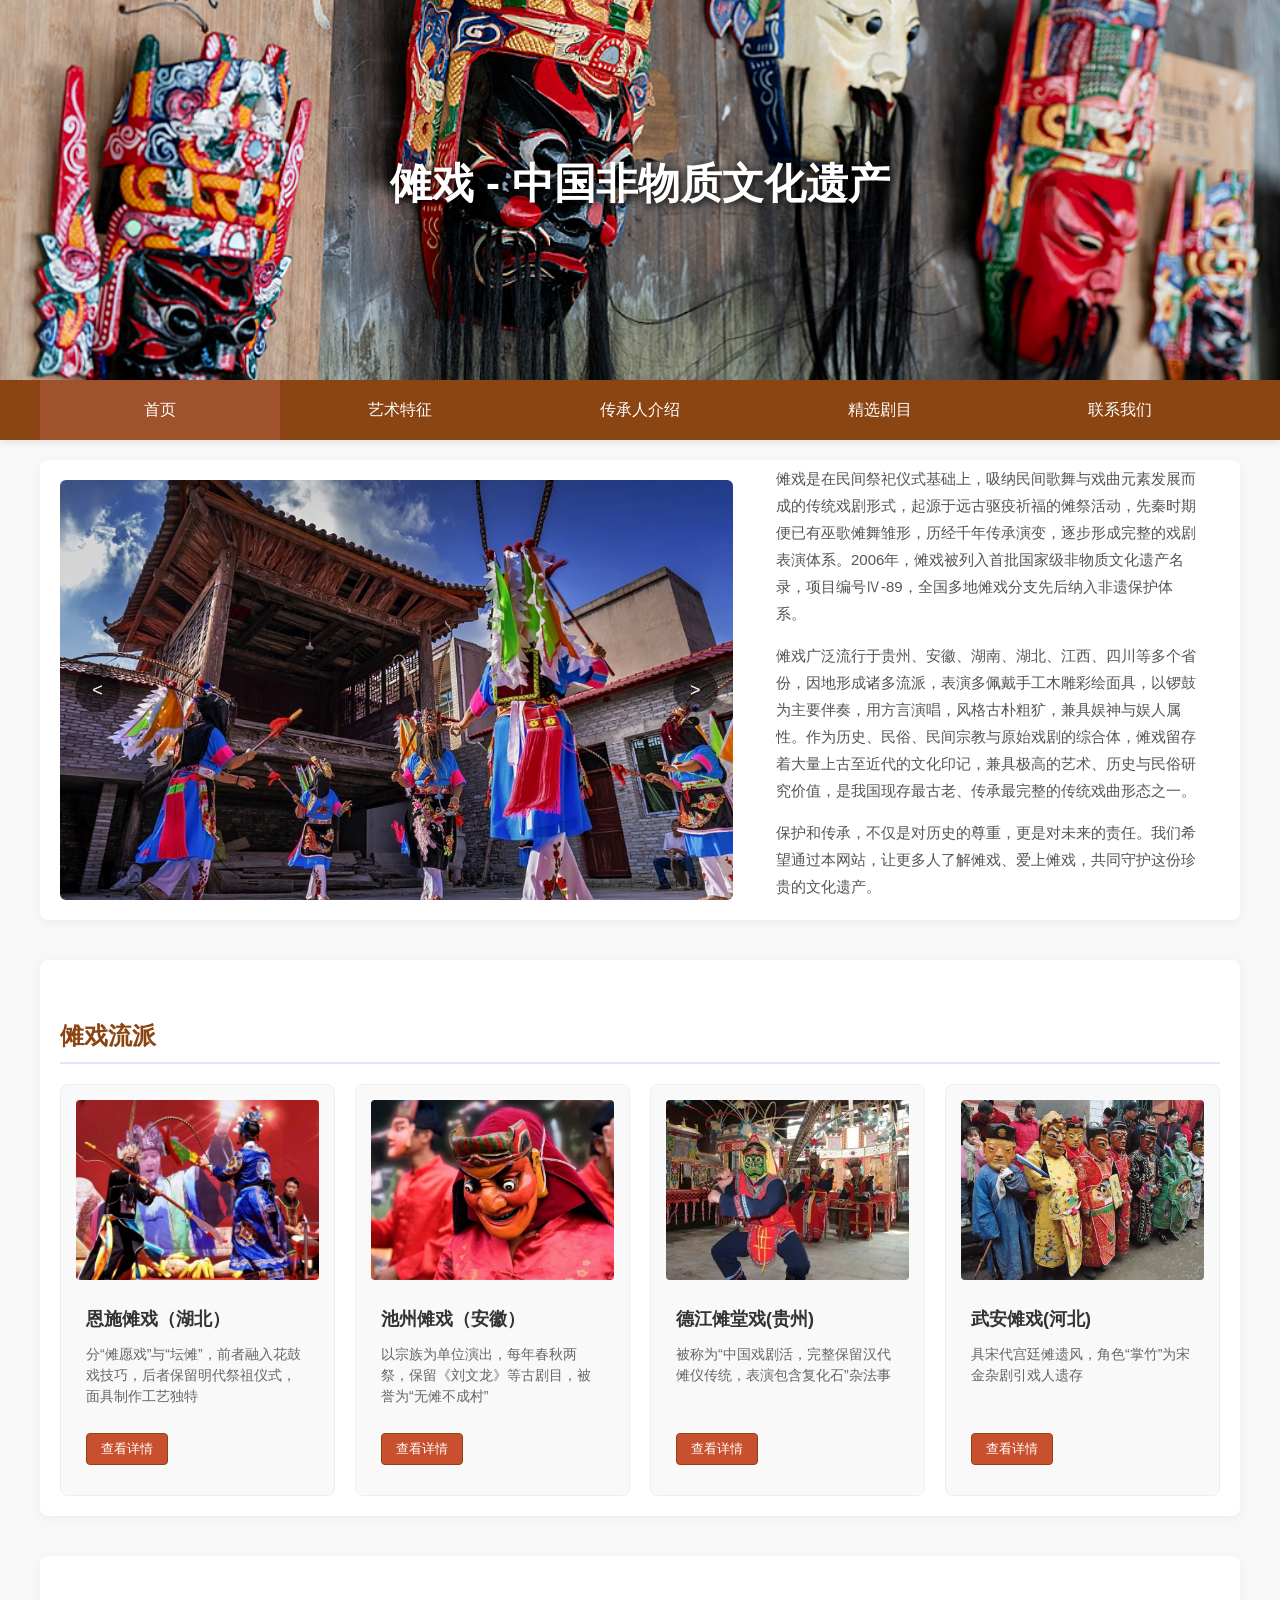
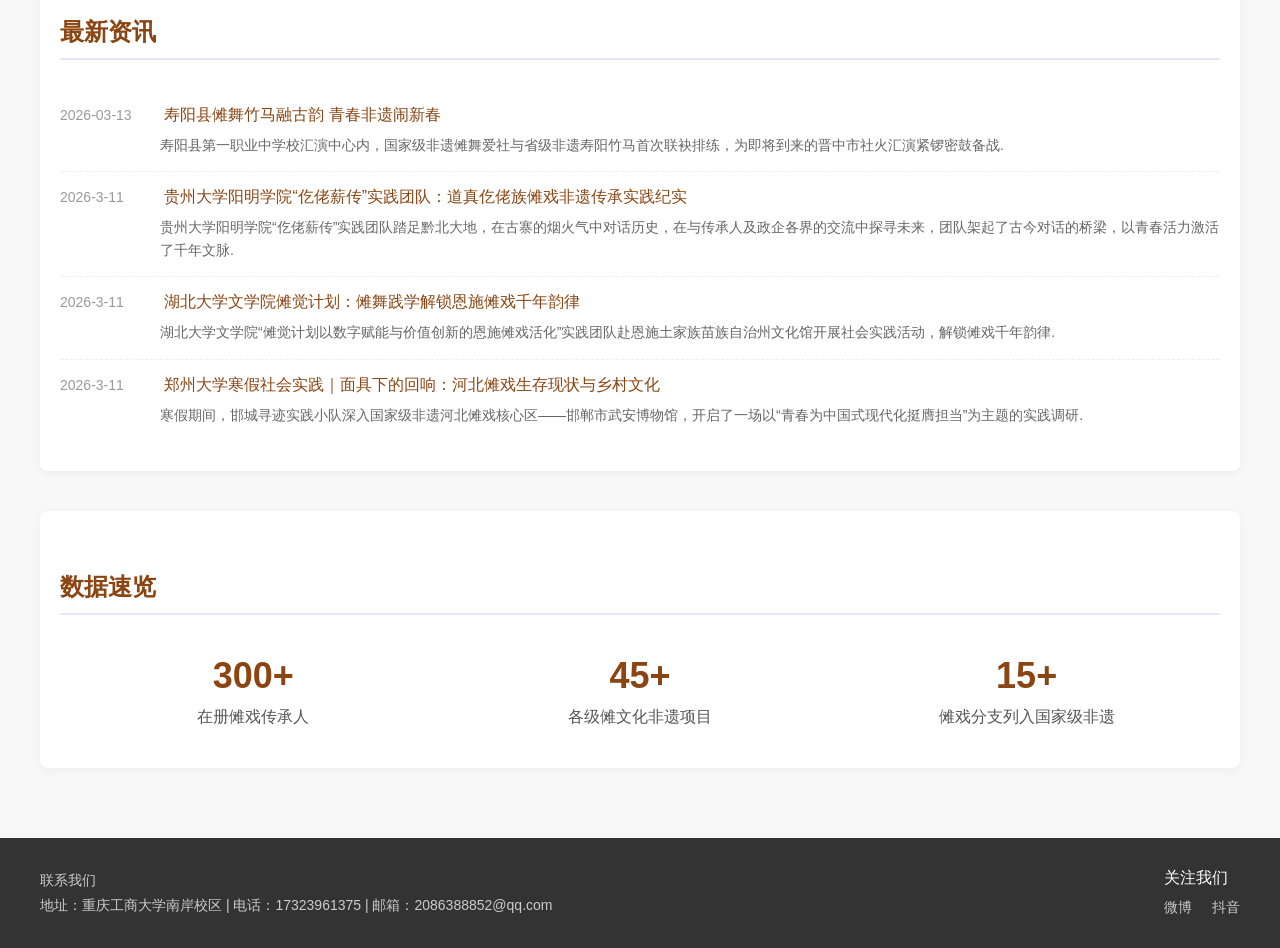
==== index.html @ 87ebaa73 "Add files via upload" ====
<!DOCTYPE html>
<html lang="zh-CN">

<head>
    <meta charset="UTF-8">
    <title>傩戏 - 首页</title>
    <link rel="stylesheet" href="css/index.css">
</head>

<body>
    <div class="banner">
        <h1>傩戏 - 中国非物质文化遗产</h1>
    </div>

    <div class="nav">
        <ul>
            <li><a href="index.html" class="active">首页</a></li>
            <li><a href="skill.html">艺术特征</a></li>
            <li><a href="inheritor.html">传承人介绍</a></li>
            <li><a href="works.html">精选剧目</a></li>
            <li><a href="contact.html">联系我们</a></li>
        </ul>
    </div>

    <div class="container">
        <div class="main-section">
            <div class="carousel">
                <div class="carousel-item active">
                    <img src="images/carousel1.jpg" alt="傩戏仪式">
                </div>
                <div class="carousel-item">
                    <img src="images/carousel2.jpg" alt="傩戏表演">
                </div>
                <div class="carousel-item">
                    <img src="images/carousel3.jpg" alt="傩戏人物">
                </div>
                <button class="carousel-btn prev">&lt;</button>
                <button class="carousel-btn next">&gt;</button>
            </div>
            <div class="intro">
                <h2>傩戏简介</h2>
                <p>傩戏是在民间祭祀仪式基础上，吸纳民间歌舞与戏曲元素发展而成的传统戏剧形式，起源于远古驱疫祈福的傩祭活动，先秦时期便已有巫歌傩舞雏形，历经千年传承演变，逐步形成完整的戏剧表演体系。2006年，傩戏被列入首批国家级非物质文化遗产名录，项目编号Ⅳ-89，全国多地傩戏分支先后纳入非遗保护体系。</p>
                <p>傩戏广泛流行于贵州、安徽、湖南、湖北、江西、四川等多个省份，因地形成诸多流派，表演多佩戴手工木雕彩绘面具，以锣鼓为主要伴奏，用方言演唱，风格古朴粗犷，兼具娱神与娱人属性。作为历史、民俗、民间宗教与原始戏剧的综合体，傩戏留存着大量上古至近代的文化印记，兼具极高的艺术、历史与民俗研究价值，是我国现存最古老、传承最完整的传统戏曲形态之一。</p>
                <p>保护和传承，不仅是对历史的尊重，更是对未来的责任。我们希望通过本网站，让更多人了解傩戏、爱上傩戏，共同守护这份珍贵的文化遗产。</p>
                <a href="skill.html" class="more-btn">了解更多</a>
            </div>
        </div>

        <div class="hot-skill-section">
            <h2 class="section-title">傩戏流派</h2>
            <div class="hot-skill-list">
                <div class="hot-skill-item">
                    <img src="images/skill1.png" alt="恩施傩戏">
                    <h3>恩施傩戏（湖北）</h3>
                    <p>分“傩愿戏”与“坛傩”，前者融入花鼓戏技巧，后者保留明代祭祖仪式，面具制作工艺独特</p>
                    <a href="skill.html#enshi">查看详情</a>
                </div>
                <div class="hot-skill-item">
                    <img src="images/skill2.png" alt="池州傩戏">
                    <h3>池州傩戏（安徽）</h3>
                    <p>以宗族为单位演出，每年春秋两祭，保留《刘文龙》等古剧目，被誉为“无傩不成村”</p>
                    <a href="skill.html#chizhou">查看详情</a>
                </div>
                <div class="hot-skill-item">
                    <img src="images/skill3.png" alt="德江傩堂戏">
                    <h3>德江傩堂戏(贵州)</h3>
                    <p>被称为“中国戏剧活，完整保留汉代傩仪传统，表演包含复化石”杂法事 </p>
                    <a href="skill.html#dejiang">查看详情</a>
                </div>
                <div class="hot-skill-item">
                    <img src="images/skill4.png" alt="武安傩戏">
                    <h3>武安傩戏(河北)</h3>
                    <p>具宋代宫廷傩遗风，角色“掌竹”为宋金杂剧引戏人遗存</p>
                    <a href="skill.html#wuan">查看详情</a>
                </div>
            </div>
        </div>

        <div class="news-section">
            <h2 class="section-title">最新资讯</h2>
            <div class="news-list">
                <div class="news-item">
                    <span class="news-date">2026-03-13</span>
                    <a href="https://www.zgnuoxi.com/kauixun/view_1752.html">寿阳县傩舞竹马融古韵 青春非遗闹新春</a>
                    <p>寿阳县第一职业中学校汇演中心内，国家级非遗傩舞爱社与省级非遗寿阳竹马首次联袂排练，为即将到来的晋中市社火汇演紧锣密鼓备战.</p>
                </div>
                <div class="news-item">
                    <span class="news-date">2026-3-11</span>
                    <a href="https://www.zgnuoxi.com/kauixun/view_1751.html">贵州大学阳明学院“仡佬薪传”实践团队：道真仡佬族傩戏非遗传承实践纪实</a>
                    <p>贵州大学阳明学院“仡佬薪传”实践团队踏足黔北大地，在古寨的烟火气中对话历史，在与传承人及政企各界的交流中探寻未来，团队架起了古今对话的桥梁，以青春活力激活了千年文脉.</p>
                </div>
                <div class="news-item">
                    <span class="news-date">2026-3-11</span>
                    <a href="https://www.zgnuoxi.com/kauixun/view_1750.html">湖北大学文学院傩觉计划：傩舞践学解锁恩施傩戏千年韵律</a>
                    <p>湖北大学文学院“傩觉计划以数字赋能与价值创新的恩施傩戏活化”实践团队赴恩施土家族苗族自治州文化馆开展社会实践活动，解锁傩戏千年韵律.</p>
                </div>
                <div class="news-item">
                    <span class="news-date">2026-3-11</span>
                    <a href="https://www.zgnuoxi.com/kauixun/view_1749.html">郑州大学寒假社会实践｜面具下的回响：河北傩戏生存现状与乡村文化</a>
                    <p>寒假期间，邯城寻迹实践小队深入国家级非遗河北傩戏核心区——邯郸市武安博物馆，开启了一场以“青春为中国式现代化挺膺担当”为主题的实践调研.</p>
                </div>
            </div>
        </div>

        <div class="data-section">
            <h2 class="section-title">数据速览</h2>
            <div class="data-list">
                <div class="data-item">
                    <span class="data-num">300+</span>
                    <span class="data-desc">在册傩戏传承人</span>
                </div>
                <div class="data-item">
                    <span class="data-num">45+</span>
                    <span class="data-desc">各级傩文化非遗项目</span>
                </div>
                <div class="data-item">
                    <span class="data-num">15+</span>
                    <span class="data-desc">傩戏分支列入国家级非遗</span>
                </div>
            </div>
        </div>
    </div>

    <div class="footer">
        <div class="footer-content">
            <div class="footer-left">
                <p>联系我们</p>
                <p>地址：重庆工商大学南岸校区 | 电话：17323961375 | 邮箱：2086388852@qq.com</p>
            </div>
            <div class="footer-right">
                <p>关注我们</p>
                <div class="social-icons">
                    <span>微博</span>
                    <span>抖音</span>
                </div>
            </div>
        </div>
    </div>

    <script>
        const items = document.querySelectorAll('.carousel-item');
        const prevBtn = document.querySelector('.prev');
        const nextBtn = document.querySelector('.next');
        let currentIndex = 0;

        function showItem(index) {
            items.forEach(item => item.classList.remove('active'));
            items[index].classList.add('active');
        }

        prevBtn.addEventListener('click', () => {
            currentIndex = (currentIndex - 1 + items.length) % items.length;
            showItem(currentIndex);
        });

        nextBtn.addEventListener('click', () => {
            currentIndex = (currentIndex + 1) % items.length;
            showItem(currentIndex);
        });

        setInterval(() => {
            currentIndex = (currentIndex + 1) % items.length;
            showItem(currentIndex);
        }, 3000);
    </script>
</body>

</html>
---- css/index.css ----
* {
    margin: 0;
    padding: 0;
    box-sizing: border-box; 
}
/* 全局样式 */
body {
    font-family: "Microsoft Yahei", sans-serif;
    color: #333;
    background-color: #f8f8f8;
}
a {
    text-decoration: none;
    color: #8B4513;
}
a:hover {
    color: #A0522D;
}
.section-title {
    font-size: 24px;
    color: #8B4513;
    margin: 40px 0 20px;
    padding-bottom: 10px;
    border-bottom: 2px solid #E6E6FA;
}

/* banner样式 */
.banner {
    width: 100%;
    height: 380px; 
    background: url(../images/banner-index.jpg) no-repeat center;
    background-size: cover;
    position: relative; 
}
.banner h1 {
    color: white;
    position: absolute;
    top: 50%;
    left: 50%;
    transform: translate(-50%, -60%);
    font-size: 42px;
    text-shadow: 2px 2px 8px #000;
}
/* 导航栏 */
.nav {
    width: 100%;
    height: 60px;
    background-color: #8B4513; 
    box-shadow: 0 2px 8px rgba(0,0,0,0.1);
}
.nav ul {
    list-style: none; 
    width: 1200px;
    margin: 0 auto;
}
.nav li {
    float: left; 
    width: 20%;
    line-height: 60px;
    text-align: center;
}
.nav a {
    color: white;
    text-decoration: none;
    display: block;
    font-size: 16px;
    transition: background-color 0.3s;
}
.nav a.active, .nav a:hover { 
    background-color: #A0522D;
}

.container {
    width: 1200px;
    margin: 0 auto;
    padding: 20px 0;
}

.main-section {
    overflow: hidden;
    margin-bottom: 40px;
    background-color: white;
    padding: 20px;
    border-radius: 8px;
    box-shadow: 0 2px 10px rgba(0,0,0,0.05);
}
.carousel {
    width: 58%;
    float: left;
    height: 420px;
    position: relative;
    overflow: hidden;
    border-radius: 6px;
}
.carousel-item {
    width: 100%;
    height: 100%;
    position: absolute;
    top: 0;
    left: 0;
    opacity: 0;
    transition: opacity 0.5s ease;
}
.carousel-item.active {
    opacity: 1;
}
.carousel-item img {
    width: 100%;
    height: 100%;
    object-fit: cover;
}
.carousel-btn {
    position: absolute;
    top: 50%;
    width: 45px;
    height: 45px;
    background: rgba(0,0,0,0.5);
    color: white;
    border: none;
    border-radius: 50%;
    cursor: pointer;
    transform: translateY(-50%);
    font-size: 18px;
    transition: background-color 0.3s;
}
.carousel-btn:hover {
    background: rgba(139, 69, 19, 0.8);
}
.prev {
    left: 15px;
}
.next {
    right: 15px;
}
.intro {
    width: 40%;
    float: right;
    padding: 20px;
    height: 420px;
    display: flex;
    flex-direction: column;
    justify-content: center;
}
.intro h2 {
    color: #8B4513;
    margin-bottom: 20px;
    font-size: 22px;
}
.intro p {
    line-height: 1.8;
    color: #555;
    margin-bottom: 15px;
    font-size: 15px;
}
.more-btn {
    display: inline-block;
    margin-top: 10px;
    padding: 10px 20px;
    background-color: #8B4513;
    color: white;
    border-radius: 4px;
    transition: background-color 0.3s;
}
.more-btn:hover {
    background-color: #A0522D;
    color: white;
}

.hot-skill-section {
    background-color: white;
    padding: 20px;
    border-radius: 8px;
    box-shadow: 0 2px 10px rgba(0,0,0,0.05);
    margin-bottom: 40px;
}
.hot-skill-list {
    overflow: hidden;
    display: flex;
    justify-content: space-between;
}
.hot-skill-item {
    width: 23.5%;
    background-color: #f9f9f9;
    border-radius: 6px;
    overflow: hidden;
    transition: transform 0.3s, box-shadow 0.3s;
}
.hot-skill-item:hover {
    transform: translateY(-5px);
    box-shadow: 0 8px 16px rgba(0,0,0,0.1);
}
.hot-skill-item img {
    width: 100%;
    height: 180px;
    object-fit: cover;
}
.hot-skill-item h3 {
    padding: 15px 10px 5px;
    font-size: 18px;
    color: #8B4513;
}
.hot-skill-item p {
    padding: 0 10px 10px;
    font-size: 14px;
    color: #666;
    line-height: 1.6;
}
.hot-skill-item a {
    display: inline-block;
    margin: 0 10px 15px;
    font-size: 14px;
    padding: 5px 10px;
    border: 1px solid #8B4513;
    border-radius: 4px;
}
.hot-skill-item a:hover {
    background-color: #8B4513;
    color: white;
}

.news-section {
    background-color: white;
    padding: 20px;
    border-radius: 8px;
    box-shadow: 0 2px 10px rgba(0,0,0,0.05);
    margin-bottom: 40px;
}
.news-list {
    padding: 10px 0;
}
.news-item {
    padding: 15px 0;
    border-bottom: 1px dashed #eee;
}
.news-item:last-child {
    border-bottom: none;
}
.news-date {
    display: inline-block;
    width: 100px;
    color: #999;
    font-size: 14px;
}
.news-item a {
    font-size: 16px;
    font-weight: 500;
}
.news-item p {
    margin-top: 8px;
    color: #666;
    font-size: 14px;
    line-height: 1.6;
    padding-left: 100px;
}

.data-section {
    background-color: white;
    padding: 20px;
    border-radius: 8px;
    box-shadow: 0 2px 10px rgba(0,0,0,0.05);
}
.data-list {
    display: flex;
    justify-content: space-around;
    text-align: center;
    padding: 20px 0;
}
.data-item {
    width: 22%;
}
.data-num {
    display: block;
    font-size: 36px;
    color: #8B4513;
    font-weight: bold;
    margin-bottom: 10px;
}
.data-desc {
    font-size: 16px;
    color: #555;
}

.footer {
    width: 100%;
    background-color: #333;
    color: white;
    margin-top: 50px;
}
.footer-content {
    width: 1200px;
    margin: 0 auto;
    padding: 30px 0;
    display: flex;
    justify-content: space-between;
}
.footer-left p {
    line-height: 1.8;
    font-size: 14px;
    color: #ccc;
}
.footer-right p {
    font-size: 16px;
    margin-bottom: 10px;
}
.social-icons {
    display: flex;
    gap: 20px;
    font-size: 14px;
    color: #ccc;
}
/* 傩戏流派卡片布局 - 让按钮底部对齐 */
.hot-skill-item {
  display: flex;
  flex-direction: column;
  height: 100%;
  padding: 15px;
  border: 1px solid #eee;
  border-radius: 8px;
  /* 针对没对齐的卡片，给段落加最小高度 */
.hot-skill-item p {
  min-height: 60px; /* 你可以根据实际文字量调整这个数值 */
}
}

.hot-skill-item img {
  width: 100%;
  height: 180px;
  object-fit: cover;
  border-radius: 4px;
  margin-bottom: 12px;
  /* 针对没对齐的卡片，给段落加最小高度 */
.hot-skill-item p {
  min-height: 60px; /* 你可以根据实际文字量调整这个数值 */
}
}

.hot-skill-item h3 {
  margin: 0 0 8px 0;
  font-size: 18px;
  color: #333;
  /* 针对没对齐的卡片，给段落加最小高度 */
.hot-skill-item p {
  min-height: 60px; /* 你可以根据实际文字量调整这个数值 */
}
}

.hot-skill-item p {
  flex-grow: 1;
  margin: 0 0 16px 0;
  font-size: 14px;
  line-height: 1.5;
  color: #666;
  /* 针对没对齐的卡片，给段落加最小高度 */
.hot-skill-item p {
  min-height: 60px; /* 你可以根据实际文字量调整这个数值 */
}
}

.hot-skill-item a {
  align-self: start;
  display: inline-block;
  padding: 6px 14px;
  background-color: #c8502e; /* 傩戏主题红 */
  color: #fff;
  text-decoration: none;
  border-radius: 4px;
  font-size: 13px;
  transition: background-color 0.2s;
  /* 针对没对齐的卡片，给段落加最小高度 */
.hot-skill-item p {
  min-height: 60px; /* 你可以根据实际文字量调整这个数值 */
}
}

.hot-skill-item a:hover {
  background-color: #a63c1f; /*  hover 加深颜色 */
  /* 针对没对齐的卡片，给段落加最小高度 */
.hot-skill-item p {
  min-height: 60px; /* 你可以根据实际文字量调整这个数值 */
}
}
/* 让所有流派卡片高度一致 */
.hot-skill-list {
  display: flex;
  flex-wrap: wrap;
  gap: 20px; /* 卡片之间的间距，和你之前保持一致 */
}

.hot-skill-item {
  flex: 1 1 calc(25% - 15px); /* 一行4个卡片，适配间距 */
  display: flex;
  flex-direction: column;
  height: auto; /* 让 flex 自动分配高度 */
}

.hot-skill-item p {
  flex-grow: 1; /* 关键：让段落撑开高度，把按钮推到底部 */
  min-height: 60px; /* 给段落一个最小高度，避免文字太少时按钮上移 */
}
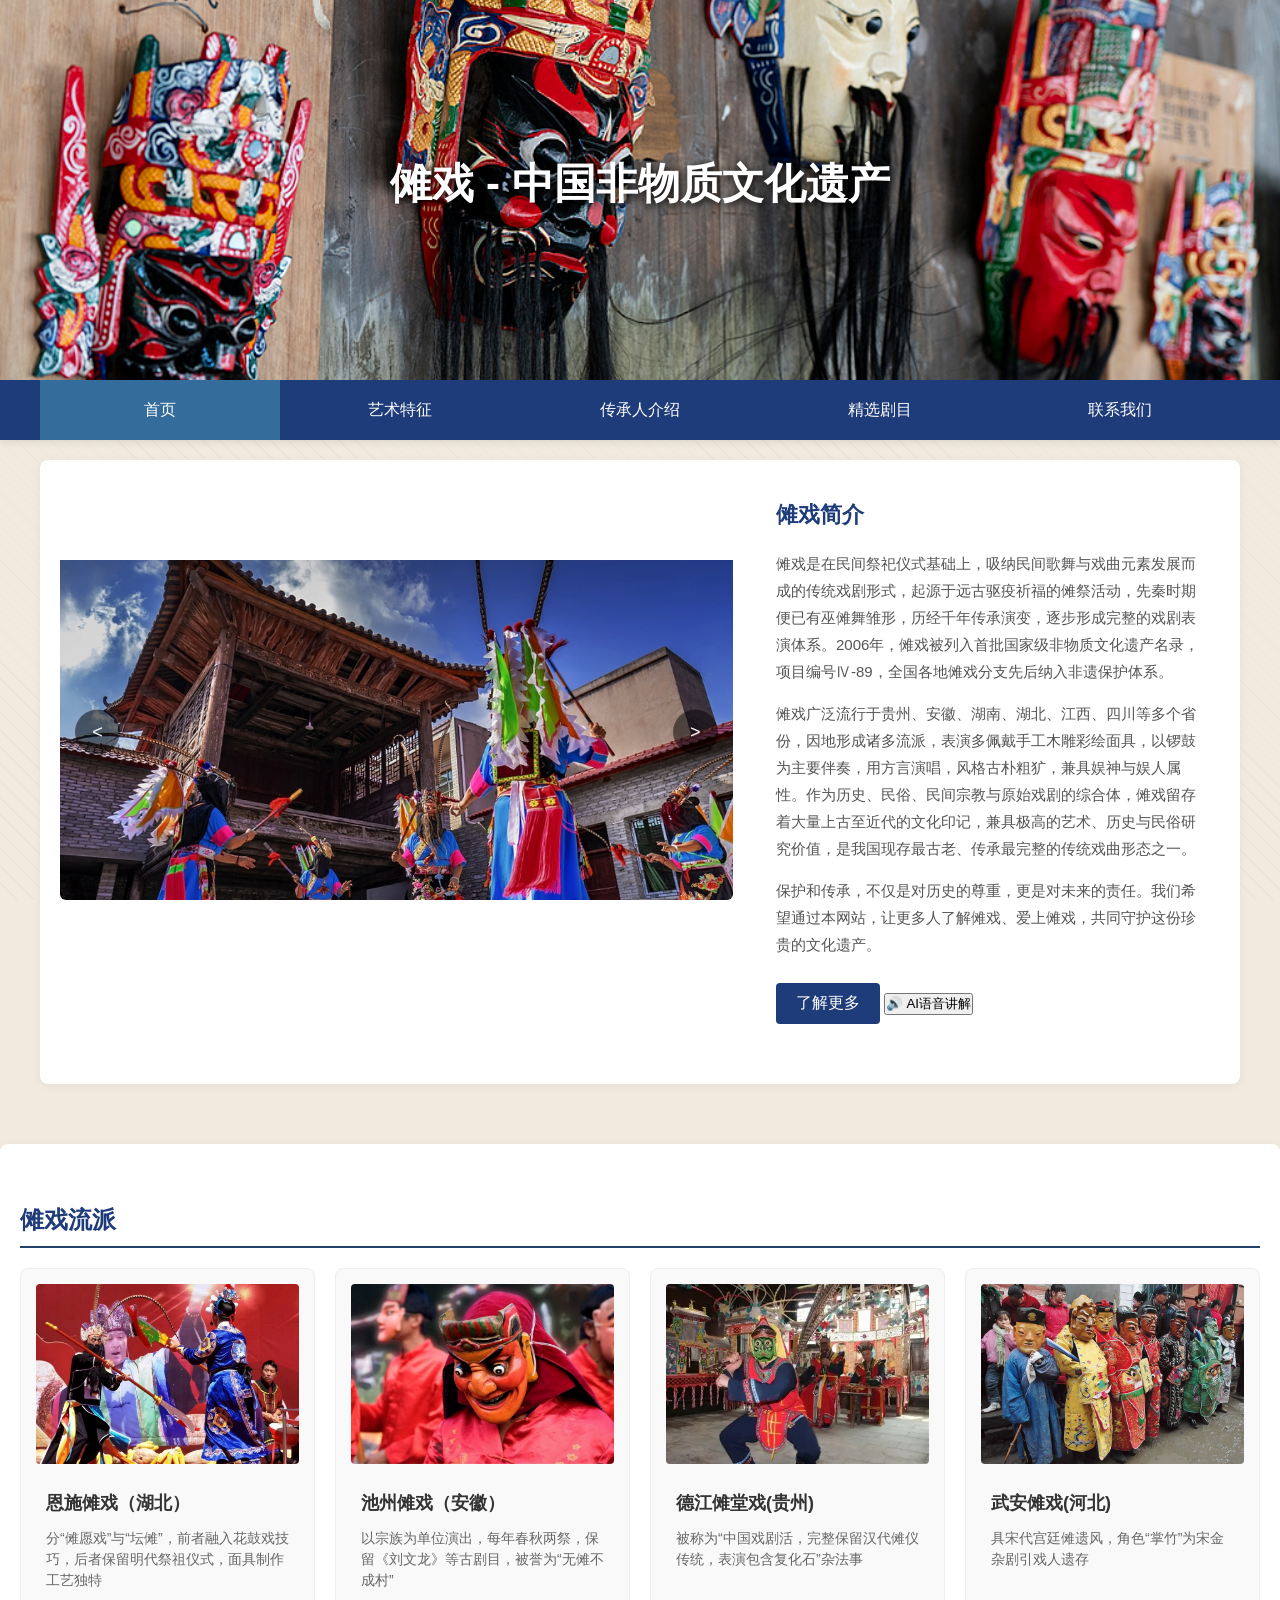
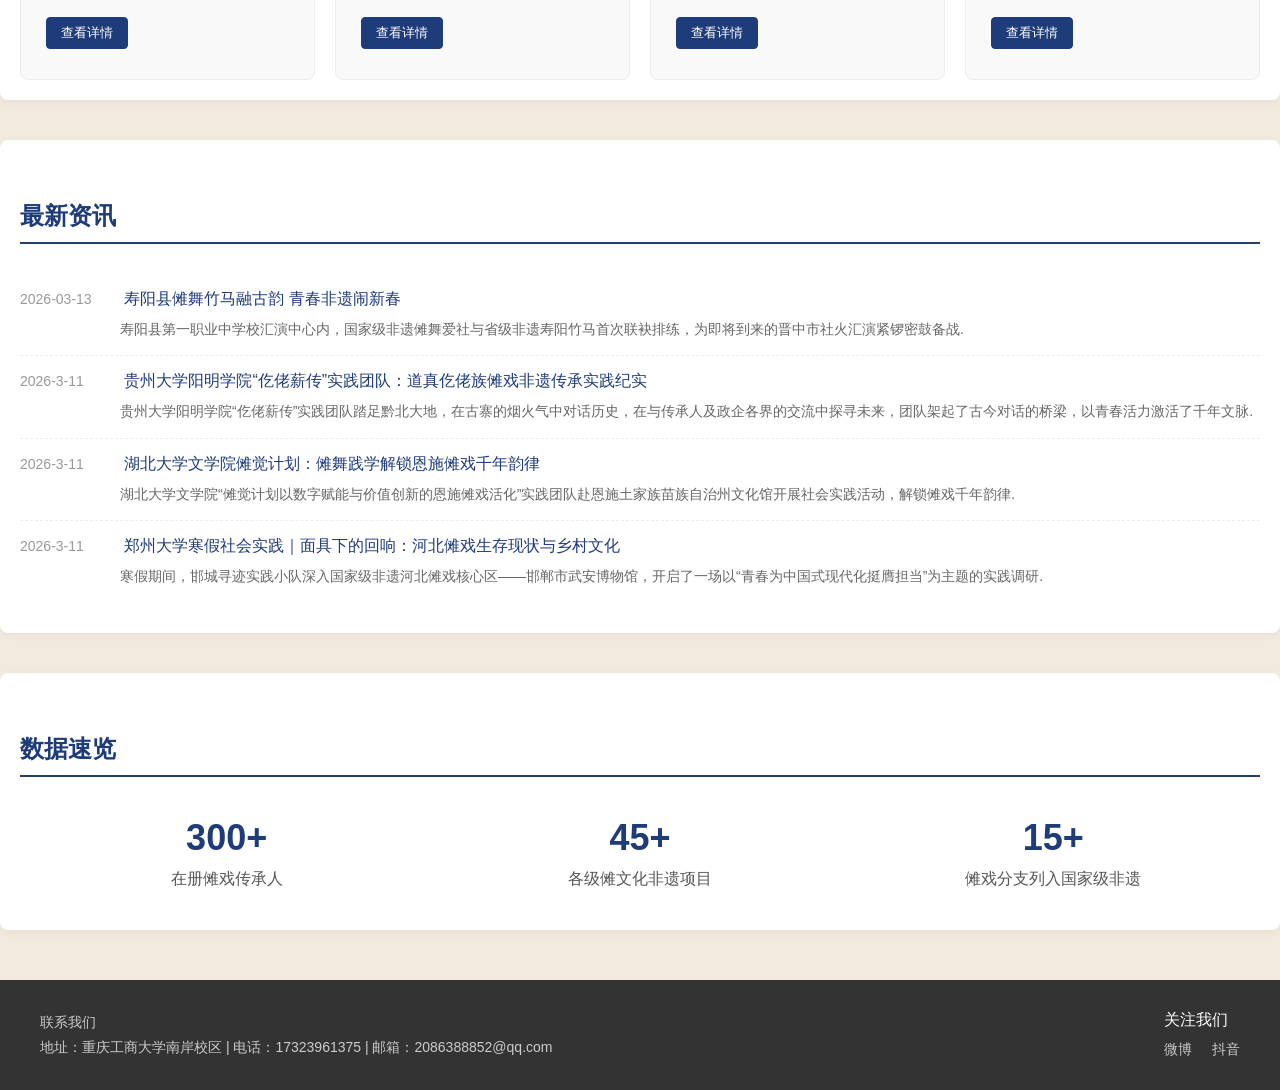
==== commit 52d77150: "Add files via upload" ====
--- a/index.html
+++ b/index.html
@@ -8,6 +8,7 @@
 </head>
 
 <body>
+    <button id="goTop">↑</button>
     <div class="banner">
         <h1>傩戏 - 中国非物质文化遗产</h1>
     </div>
@@ -15,7 +16,7 @@
     <div class="nav">
         <ul>
             <li><a href="index.html" class="active">首页</a></li>
-            <li><a href="skill.html">艺术特征</a></li>
+            <li><a href="art.html">艺术特征</a></li>
             <li><a href="inheritor.html">传承人介绍</a></li>
             <li><a href="works.html">精选剧目</a></li>
             <li><a href="contact.html">联系我们</a></li>
@@ -36,42 +37,50 @@
                 </div>
                 <button class="carousel-btn prev">&lt;</button>
                 <button class="carousel-btn next">&gt;</button>
+                
             </div>
             <div class="intro">
-                <h2>傩戏简介</h2>
-                <p>傩戏是在民间祭祀仪式基础上，吸纳民间歌舞与戏曲元素发展而成的传统戏剧形式，起源于远古驱疫祈福的傩祭活动，先秦时期便已有巫歌傩舞雏形，历经千年传承演变，逐步形成完整的戏剧表演体系。2006年，傩戏被列入首批国家级非物质文化遗产名录，项目编号Ⅳ-89，全国多地傩戏分支先后纳入非遗保护体系。</p>
-                <p>傩戏广泛流行于贵州、安徽、湖南、湖北、江西、四川等多个省份，因地形成诸多流派，表演多佩戴手工木雕彩绘面具，以锣鼓为主要伴奏，用方言演唱，风格古朴粗犷，兼具娱神与娱人属性。作为历史、民俗、民间宗教与原始戏剧的综合体，傩戏留存着大量上古至近代的文化印记，兼具极高的艺术、历史与民俗研究价值，是我国现存最古老、传承最完整的传统戏曲形态之一。</p>
-                <p>保护和传承，不仅是对历史的尊重，更是对未来的责任。我们希望通过本网站，让更多人了解傩戏、爱上傩戏，共同守护这份珍贵的文化遗产。</p>
-                <a href="skill.html" class="more-btn">了解更多</a>
-            </div>
-        </div>
-
-        <div class="hot-skill-section">
+  <h2>傩戏简介</h2>
+  <div id="readText" class="intro-text">
+    <p>傩戏是在民间祭祀仪式基础上，吸纳民间歌舞与戏曲元素发展而成的传统戏剧形式，起源于远古驱疫祈福的傩祭活动，先秦时期便已有巫傩舞雏形，历经千年传承演变，逐步形成完整的戏剧表演体系。2006年，傩戏被列入首批国家级非物质文化遗产名录，项目编号Ⅳ-89，全国各地傩戏分支先后纳入非遗保护体系。</p>
+    <p>傩戏广泛流行于贵州、安徽、湖南、湖北、江西、四川等多个省份，因地形成诸多流派，表演多佩戴手工木雕彩绘面具，以锣鼓为主要伴奏，用方言演唱，风格古朴粗犷，兼具娱神与娱人属性。作为历史、民俗、民间宗教与原始戏剧的综合体，傩戏留存着大量上古至近代的文化印记，兼具极高的艺术、历史与民俗研究价值，是我国现存最古老、传承最完整的传统戏曲形态之一。</p>
+    <p>保护和传承，不仅是对历史的尊重，更是对未来的责任。我们希望通过本网站，让更多人了解傩戏、爱上傩戏，共同守护这份珍贵的文化遗产。</p>
+  </div>
+  <div class="intro-buttons">
+    <a href="art.html" class="more-btn">了解更多</a>
+<button onclick="toggleSpeech()" class="voice-btn" id="voiceBtn">🔊 AI语音讲解</button>
+  </div>
+</div>
+
+            </div>
+        </div>
+
+        <div class="hot-art-section">
             <h2 class="section-title">傩戏流派</h2>
-            <div class="hot-skill-list">
-                <div class="hot-skill-item">
-                    <img src="images/skill1.png" alt="恩施傩戏">
+            <div class="hot-art-list">
+                <div class="hot-art-item">
+                    <img src="images/art1.png" alt="恩施傩戏">
                     <h3>恩施傩戏（湖北）</h3>
                     <p>分“傩愿戏”与“坛傩”，前者融入花鼓戏技巧，后者保留明代祭祖仪式，面具制作工艺独特</p>
-                    <a href="skill.html#enshi">查看详情</a>
-                </div>
-                <div class="hot-skill-item">
-                    <img src="images/skill2.png" alt="池州傩戏">
+                    <a href="art.html">查看详情</a>
+                </div>
+                <div class="hot-art-item">
+                    <img src="images/art2.png" alt="池州傩戏">
                     <h3>池州傩戏（安徽）</h3>
                     <p>以宗族为单位演出，每年春秋两祭，保留《刘文龙》等古剧目，被誉为“无傩不成村”</p>
-                    <a href="skill.html#chizhou">查看详情</a>
-                </div>
-                <div class="hot-skill-item">
-                    <img src="images/skill3.png" alt="德江傩堂戏">
+                    <a href="art.html">查看详情</a>
+                </div>
+                <div class="hot-art-item">
+                    <img src="images/art3.png" alt="德江傩堂戏">
                     <h3>德江傩堂戏(贵州)</h3>
                     <p>被称为“中国戏剧活，完整保留汉代傩仪传统，表演包含复化石”杂法事 </p>
-                    <a href="skill.html#dejiang">查看详情</a>
-                </div>
-                <div class="hot-skill-item">
-                    <img src="images/skill4.png" alt="武安傩戏">
+                    <a href="art.html">查看详情</a>
+                </div>
+                <div class="hot-art-item">
+                    <img src="images/art4.png" alt="武安傩戏">
                     <h3>武安傩戏(河北)</h3>
                     <p>具宋代宫廷傩遗风，角色“掌竹”为宋金杂剧引戏人遗存</p>
-                    <a href="skill.html#wuan">查看详情</a>
+                    <a href="art.html">查看详情</a>
                 </div>
             </div>
         </div>
@@ -132,6 +141,60 @@
                 <div class="social-icons">
                     <span>微博</span>
                     <span>抖音</span>
+            
+<script>
+const synth = window.speechSynthesis;
+let utterance = null;
+let isPlaying = false;
+let isPaused = false;
+speechSynthesis.onvoiceschanged = () => {
+  const voices = synth.getVoices();
+};
+function toggleSpeech() {
+  const voiceBtn = document.getElementById('voiceBtn');
+  const text = document.getElementById("readText").innerText;
+  if (synth.speaking && !synth.paused) {
+    synth.pause();
+    isPaused = true;
+    voiceBtn.textContent = "▶️ 继续播放";
+    voiceBtn.classList.remove('playing');
+    return;
+  }
+  if (synth.paused) {
+    synth.resume();
+    isPaused = false;
+    voiceBtn.textContent = "⏸️ 暂停播放";
+    voiceBtn.classList.add('playing');
+    return;
+  }
+  if (utterance) {
+    synth.cancel(); 
+  }
+  utterance = new SpeechSynthesisUtterance(text);
+  utterance.lang = "zh-CN";
+  utterance.rate = 0.9;
+  utterance.pitch = 1;
+  utterance.volume = 1;
+  const voices = synth.getVoices();
+  const chineseVoice = voices.find(voice => 
+    voice.lang === 'zh-CN' && (voice.name.includes('Female') || voice.name.includes('女'))
+  ) || voices.find(voice => voice.lang === 'zh-CN');
+  
+  if (chineseVoice) utterance.voice = chineseVoice;
+  utterance.onend = () => {
+    isPlaying = false;
+    isPaused = false;
+    voiceBtn.textContent = "🔊 AI语音讲解";
+    voiceBtn.classList.remove('playing');
+  };
+  synth.speak(utterance);
+  isPlaying = true;
+  isPaused = false;
+  voiceBtn.textContent = "⏸️ 暂停播放";
+  voiceBtn.classList.add('playing');
+}
+</script>
+
                 </div>
             </div>
         </div>
@@ -163,6 +226,64 @@
             showItem(currentIndex);
         }, 3000);
     </script>
+
+    <script>
+// 回到顶部显示/隐藏
+const goTop = document.getElementById('goTop');
+window.addEventListener('scroll', () => {
+  if(window.scrollY > 300){
+    goTop.style.display = 'block';
+  }else{
+    goTop.style.display = 'none';
+  }
+});
+// 点击返回顶部
+goTop.addEventListener('click', ()=>{
+  window.scrollTo({top:0});
+});
+</script>
+
+<div class="img-popup">
+  <span class="close">&times;</span>
+  <img src="" alt="">
+</div>
+
+<script>
+document.addEventListener('DOMContentLoaded', function(){
+  let popup = document.querySelector('.img-popup');
+  let popupImg = popup.querySelector('img');
+  let close = document.querySelector('.close');
+
+  function getCurrentImg(){
+    let active = document.querySelector('.carousel-item.active img');
+    return active ? active.src : '';
+  }
+
+  document.querySelector('.carousel').onclick = function(){
+    popupImg.src = getCurrentImg();
+    popup.style.display = "flex";
+  };
+
+  close.onclick = function(){ popup.style.display = "none"; };
+  popup.onclick = function(e){
+    if(e.target === popup) popup.style.display = "none";
+  };
+});
+</script>
+
+<style>
+.img-popup{
+  position:fixed; top:0; left:0; width:100%; height:100%;
+  background:rgba(0,0,0,0.9); display:none;
+  justify-content:center; align-items:center; z-index:9999;
+}
+.img-popup img{ max-width:90%; max-height:90%; }
+.img-popup .close{
+  position:absolute; top:20px; right:30px;
+  color:white; font-size:40px; cursor:pointer;
+}
+.carousel-item img{ cursor:zoom-in !important; }
+</style>
 </body>
 
 </html>
--- a/css/index.css
+++ b/css/index.css
@@ -11,17 +11,17 @@
 }
 a {
     text-decoration: none;
-    color: #8B4513;
+    color: #1E3B7A;
 }
 a:hover {
-    color: #A0522D;
+    color: #346C9C;
 }
 .section-title {
     font-size: 24px;
-    color: #8B4513;
+    color: #1E3B7A;
     margin: 40px 0 20px;
     padding-bottom: 10px;
-    border-bottom: 2px solid #E6E6FA;
+    border-bottom: 2px solid #22406a;
 }
 
 /* banner样式 */
@@ -45,7 +45,7 @@
 .nav {
     width: 100%;
     height: 60px;
-    background-color: #8B4513; 
+    background-color: #1E3B7A; 
     box-shadow: 0 2px 8px rgba(0,0,0,0.1);
 }
 .nav ul {
@@ -67,7 +67,7 @@
     transition: background-color 0.3s;
 }
 .nav a.active, .nav a:hover { 
-    background-color: #A0522D;
+    background-color: #346C9C;
 }
 
 .container {
@@ -105,13 +105,16 @@
     opacity: 1;
 }
 .carousel-item img {
-    width: 100%;
-    height: 100%;
-    object-fit: cover;
+  width: 100%;
+  height: 100%;
+  object-fit: cover;
+  object-position: center;
+  display: block ;
+  margin: 80px auto 0 auto;
 }
 .carousel-btn {
     position: absolute;
-    top: 50%;
+    top: 60%;
     width: 45px;
     height: 45px;
     background: rgba(0,0,0,0.5);
@@ -124,7 +127,7 @@
     transition: background-color 0.3s;
 }
 .carousel-btn:hover {
-    background: rgba(139, 69, 19, 0.8);
+    background: rgba(35, 62, 214, 0.8);
 }
 .prev {
     left: 15px;
@@ -133,16 +136,19 @@
     right: 15px;
 }
 .intro {
-    width: 40%;
-    float: right;
-    padding: 20px;
-    height: 420px;
-    display: flex;
-    flex-direction: column;
-    justify-content: center;
+  width: 40%;
+  float: right;
+  padding: 20px;
+  height: auto;
+  display: flex;
+  flex-direction: column;
+  justify-content: flex-start;
+  overflow: visible;
+  padding-bottom: 40px;
+  min-height: auto;
 }
 .intro h2 {
-    color: #8B4513;
+    color: #1E3B7A;
     margin-bottom: 20px;
     font-size: 22px;
 }
@@ -156,65 +162,65 @@
     display: inline-block;
     margin-top: 10px;
     padding: 10px 20px;
-    background-color: #8B4513;
+    background-color: #1E3B7A;
     color: white;
     border-radius: 4px;
     transition: background-color 0.3s;
 }
 .more-btn:hover {
-    background-color: #A0522D;
-    color: white;
-}
-
-.hot-skill-section {
+    background-color: #346C9C;
+    color: white;
+}
+
+.hot-art-section {
     background-color: white;
     padding: 20px;
     border-radius: 8px;
     box-shadow: 0 2px 10px rgba(0,0,0,0.05);
     margin-bottom: 40px;
 }
-.hot-skill-list {
+.hot-art-list {
     overflow: hidden;
     display: flex;
     justify-content: space-between;
 }
-.hot-skill-item {
+.hot-art-item {
     width: 23.5%;
     background-color: #f9f9f9;
     border-radius: 6px;
     overflow: hidden;
     transition: transform 0.3s, box-shadow 0.3s;
 }
-.hot-skill-item:hover {
+.hot-art-item:hover {
     transform: translateY(-5px);
     box-shadow: 0 8px 16px rgba(0,0,0,0.1);
 }
-.hot-skill-item img {
+.hot-art-item img {
     width: 100%;
     height: 180px;
     object-fit: cover;
 }
-.hot-skill-item h3 {
+.hot-art-item h3 {
     padding: 15px 10px 5px;
     font-size: 18px;
-    color: #8B4513;
-}
-.hot-skill-item p {
+    color: #1E3B7A;
+}
+.hot-art-item p {
     padding: 0 10px 10px;
     font-size: 14px;
     color: #666;
     line-height: 1.6;
 }
-.hot-skill-item a {
+.hot-art-item a {
     display: inline-block;
     margin: 0 10px 15px;
     font-size: 14px;
     padding: 5px 10px;
-    border: 1px solid #8B4513;
+    border: 1px solid #1E3B7A;
     border-radius: 4px;
 }
-.hot-skill-item a:hover {
-    background-color: #8B4513;
+.hot-art-item a:hover {
+    background-color: #1E3B7A;
     color: white;
 }
 
@@ -271,7 +277,7 @@
 .data-num {
     display: block;
     font-size: 36px;
-    color: #8B4513;
+    color: #1E3B7A;
     font-weight: bold;
     margin-bottom: 10px;
 }
@@ -308,92 +314,157 @@
     font-size: 14px;
     color: #ccc;
 }
-/* 傩戏流派卡片布局 - 让按钮底部对齐 */
-.hot-skill-item {
+/* 卡片下的按钮-让按钮对齐 */
+.hot-art-item {
   display: flex;
   flex-direction: column;
   height: 100%;
   padding: 15px;
   border: 1px solid #eee;
   border-radius: 8px;
-  /* 针对没对齐的卡片，给段落加最小高度 */
-.hot-skill-item p {
-  min-height: 60px; /* 你可以根据实际文字量调整这个数值 */
-}
-}
-
-.hot-skill-item img {
+ .hot-art-item p {
+  min-height: 60px; 
+}
+}
+  /* 针对没对齐的卡片-调整 */
+.hot-art-item img {
   width: 100%;
   height: 180px;
   object-fit: cover;
   border-radius: 4px;
   margin-bottom: 12px;
-  /* 针对没对齐的卡片，给段落加最小高度 */
-.hot-skill-item p {
-  min-height: 60px; /* 你可以根据实际文字量调整这个数值 */
-}
-}
-
-.hot-skill-item h3 {
+.hot-art-item p {
+  min-height: 60px; 
+}
+}
+
+.hot-art-item h3 {
   margin: 0 0 8px 0;
   font-size: 18px;
   color: #333;
-  /* 针对没对齐的卡片，给段落加最小高度 */
-.hot-skill-item p {
-  min-height: 60px; /* 你可以根据实际文字量调整这个数值 */
-}
-}
-
-.hot-skill-item p {
+  .hot-art-item p {
+  min-height: 60px; 
+}
+}
+
+.hot-art-item p {
   flex-grow: 1;
   margin: 0 0 16px 0;
   font-size: 14px;
   line-height: 1.5;
   color: #666;
-  /* 针对没对齐的卡片，给段落加最小高度 */
-.hot-skill-item p {
-  min-height: 60px; /* 你可以根据实际文字量调整这个数值 */
-}
-}
-
-.hot-skill-item a {
+  
+.hot-art-item p {
+  min-height: 60px; 
+}
+}
+
+.hot-art-item a {
   align-self: start;
   display: inline-block;
   padding: 6px 14px;
-  background-color: #c8502e; /* 傩戏主题红 */
+  background-color: #1E3B7A; 
   color: #fff;
   text-decoration: none;
   border-radius: 4px;
   font-size: 13px;
   transition: background-color 0.2s;
-  /* 针对没对齐的卡片，给段落加最小高度 */
-.hot-skill-item p {
-  min-height: 60px; /* 你可以根据实际文字量调整这个数值 */
-}
-}
-
-.hot-skill-item a:hover {
-  background-color: #a63c1f; /*  hover 加深颜色 */
-  /* 针对没对齐的卡片，给段落加最小高度 */
-.hot-skill-item p {
-  min-height: 60px; /* 你可以根据实际文字量调整这个数值 */
-}
-}
-/* 让所有流派卡片高度一致 */
-.hot-skill-list {
+.hot-art-item p {
+  min-height: 60px; 
+}
+}
+
+.hot-art-item a:hover {
+  background-color: #346C9C; 
+.hot-art-item p {
+  min-height: 60px; 
+}
+}
+.hot-art-list {
   display: flex;
   flex-wrap: wrap;
-  gap: 20px; /* 卡片之间的间距，和你之前保持一致 */
-}
-
-.hot-skill-item {
-  flex: 1 1 calc(25% - 15px); /* 一行4个卡片，适配间距 */
+  gap: 20px; 
+}
+
+.hot-art-item {
+  flex: 1 1 calc(25% - 15px);
   display: flex;
   flex-direction: column;
-  height: auto; /* 让 flex 自动分配高度 */
-}
-
-.hot-skill-item p {
-  flex-grow: 1; /* 关键：让段落撑开高度，把按钮推到底部 */
-  min-height: 60px; /* 给段落一个最小高度，避免文字太少时按钮上移 */
+  height: auto; 
+}
+
+.hot-art-item p {
+  flex-grow: 1;
+  min-height: 60px; 
+}
+
+/* 背景样式 */
+body {
+  background-color: #f2eade;
+  background-image: 
+    repeating-linear-gradient(45deg, rgba(150,120,90,0.05) 0, rgba(150,120,90,0.05) 1px, transparent 1px, transparent 12px);
+  background-attachment: fixed;
+}
+
+/* 全局平滑滚动 */
+html {
+  scroll-behavior: smooth;
+}
+
+#goTop {
+  position: fixed;
+  bottom: 30px;
+  right: 30px;
+  width: 45px;
+  height: 45px;
+  background: #346C9C;
+  color: #fff;
+  border: none;
+  border-radius: 50%;
+  font-size: 18px;
+  cursor: pointer;
+  display: none;
+  z-index: 999;
+}
+#goTop:hover {
+  background: #1E3B7A;
+}
+
+/* 弹窗美化 */
+.img-popup {
+  position: fixed;
+  top: 0;
+  left: 0;
+  width: 100%;
+  height: 100%;
+  background: radial-gradient(ellipse at center, rgba(0,0,0,0.8) 0%, rgba(0,0,0,0.95) 100%);
+  display: none;
+  justify-content: center;
+  align-items: center;
+  z-index: 9999;
+}
+.img-popup.show {
+  display: flex;
+}
+.img-popup img {
+  transition: all 0.3s ease;
+  transform: scale(0.95);
+  .img-popup.show img {
+  transform: scale(1);
+}
+  max-width: 90%;
+  max-height: 90vh;
+  border-radius: 12px;
+  border: 4px solid #fff;
+  box-shadow: 0 0 40px rgba(0,0,0,0.6);
+  object-fit: contain;
+}
+.img-popup .close {
+  position: absolute;
+  top: 20px;
+  right: 30px;
+  color: #fff;
+  font-size: 40px;
+  cursor: pointer;
+  text-shadow: 0 0 10px #000;
 }
